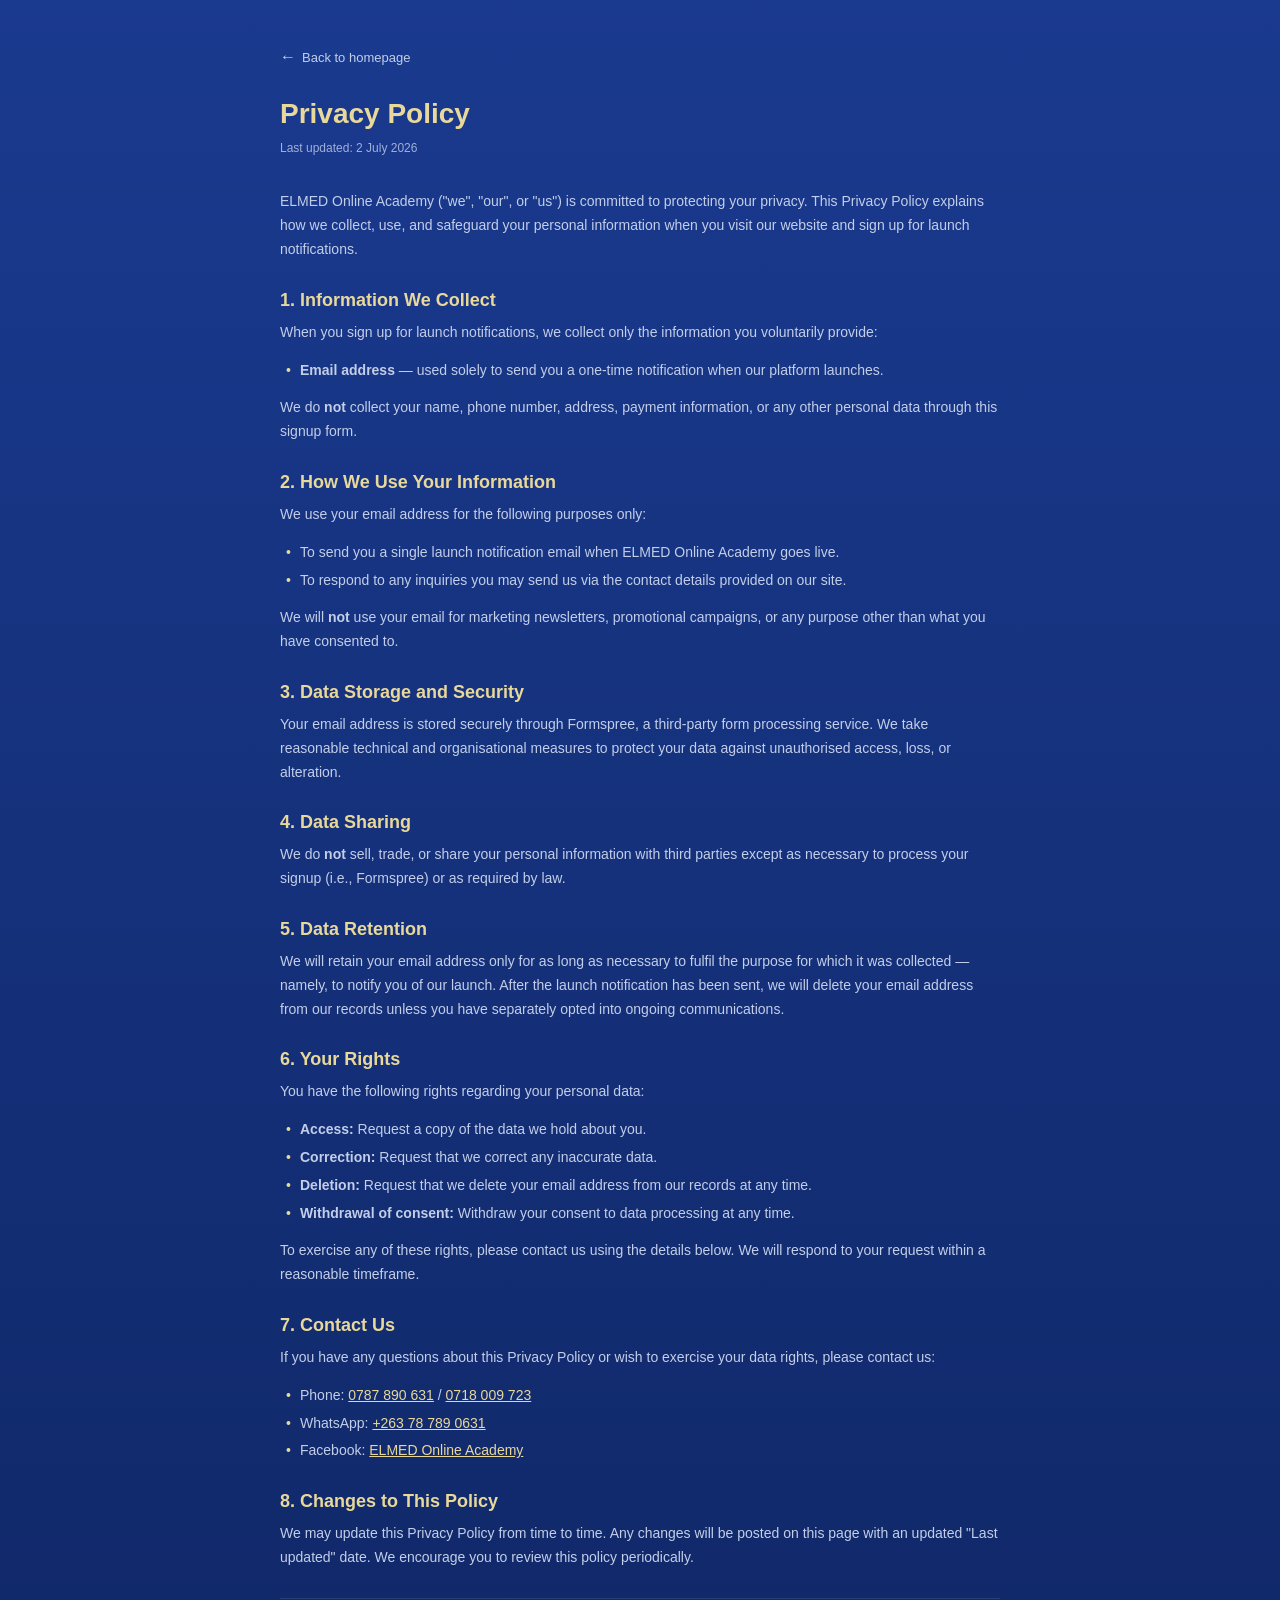
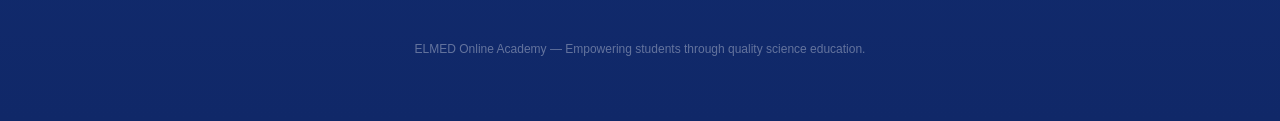
==== privacy-policy.html @ bacb5874 "Add files via upload" ====
<!DOCTYPE html>
<html lang="en">
<head>
  <meta charset="UTF-8">
  <meta name="viewport" content="width=device-width, initial-scale=1.0">
  <meta name="description" content="ELMED Online Academy — Privacy Policy">
  <title>Privacy Policy — ELMED Online Academy</title>
  <link rel="icon" type="image/svg+xml" href="data:image/svg+xml,%3Csvg xmlns='http://www.w3.org/2000/svg' viewBox='0 0 32 32'%3E%3Crect width='32' height='32' rx='6' fill='%231A3A8F'/%3E%3Ctext x='16' y='22' font-size='18' font-weight='bold' fill='%23C9A93E' text-anchor='middle' font-family='sans-serif'%3EE%3C/text%3E%3C/svg%3E">
  <style>
    *, *::before, *::after {
      margin: 0;
      padding: 0;
      box-sizing: border-box;
    }

    html {
      -webkit-font-smoothing: antialiased;
      -moz-osx-font-smoothing: grayscale;
    }

    body {
      min-height: 100vh;
      background: linear-gradient(180deg, #1A3A8F 0%, #102868 100%);
      font-family: -apple-system, BlinkMacSystemFont, "Segoe UI", Inter, Roboto, sans-serif;
      color: #FFFFFF;
      padding: 48px 24px;
      display: flex;
      justify-content: center;
    }

    .policy-container {
      width: 100%;
      max-width: 720px;
    }

    .back-link {
      display: inline-flex;
      align-items: center;
      gap: 6px;
      color: #C3CEE8;
      text-decoration: none;
      font-size: 13px;
      font-weight: 400;
      margin-bottom: 32px;
      transition: color 200ms ease;
    }

    .back-link:hover {
      color: #E8D89A;
    }

    .back-link::before {
      content: "\2190";
      font-size: 16px;
    }

    h1 {
      font-size: 28px;
      font-weight: 600;
      color: #E8D89A;
      margin-bottom: 8px;
    }

    .last-updated {
      font-size: 12px;
      color: #9FB0D8;
      margin-bottom: 32px;
    }

    h2 {
      font-size: 18px;
      font-weight: 600;
      color: #E8D89A;
      margin-top: 28px;
      margin-bottom: 10px;
    }

    p {
      font-size: 14px;
      line-height: 1.7;
      color: #C3CEE8;
      margin-bottom: 14px;
    }

    ul {
      list-style: none;
      padding: 0;
      margin-bottom: 14px;
    }

    ul li {
      font-size: 14px;
      line-height: 1.7;
      color: #C3CEE8;
      padding-left: 20px;
      position: relative;
      margin-bottom: 4px;
    }

    ul li::before {
      content: "\2022";
      position: absolute;
      left: 6px;
      color: #E8D89A;
    }

    hr {
      border: none;
      height: 1px;
      background: rgba(255, 255, 255, 0.1);
      margin: 28px 0;
    }

    .footer-note {
      font-size: 12px;
      color: rgba(255, 255, 255, 0.35);
      text-align: center;
      margin-top: 40px;
    }

    @media (max-width: 400px) {
      body {
        padding: 32px 20px;
      }

      h1 {
        font-size: 24px;
      }
    }
  </style>
</head>
<body>
  <div class="policy-container">
    <a href="index.html" class="back-link">Back to homepage</a>

    <h1>Privacy Policy</h1>
    <p class="last-updated">Last updated: 2 July 2026</p>

    <p>
      ELMED Online Academy ("we", "our", or "us") is committed to protecting your privacy.
      This Privacy Policy explains how we collect, use, and safeguard your personal information
      when you visit our website and sign up for launch notifications.
    </p>

    <h2>1. Information We Collect</h2>
    <p>
      When you sign up for launch notifications, we collect only the information you voluntarily provide:
    </p>
    <ul>
      <li><strong>Email address</strong> — used solely to send you a one-time notification when our platform launches.</li>
    </ul>
    <p>
      We do <strong>not</strong> collect your name, phone number, address, payment information, or any other personal data through this signup form.
    </p>

    <h2>2. How We Use Your Information</h2>
    <p>We use your email address for the following purposes only:</p>
    <ul>
      <li>To send you a single launch notification email when ELMED Online Academy goes live.</li>
      <li>To respond to any inquiries you may send us via the contact details provided on our site.</li>
    </ul>
    <p>We will <strong>not</strong> use your email for marketing newsletters, promotional campaigns, or any purpose other than what you have consented to.</p>

    <h2>3. Data Storage and Security</h2>
    <p>
      Your email address is stored securely through Formspree, a third-party form processing service.
      We take reasonable technical and organisational measures to protect your data against
      unauthorised access, loss, or alteration.
    </p>

    <h2>4. Data Sharing</h2>
    <p>
      We do <strong>not</strong> sell, trade, or share your personal information with third parties
      except as necessary to process your signup (i.e., Formspree) or as required by law.
    </p>

    <h2>5. Data Retention</h2>
    <p>
      We will retain your email address only for as long as necessary to fulfil the purpose
      for which it was collected — namely, to notify you of our launch. After the launch
      notification has been sent, we will delete your email address from our records unless
      you have separately opted into ongoing communications.
    </p>

    <h2>6. Your Rights</h2>
    <p>You have the following rights regarding your personal data:</p>
    <ul>
      <li><strong>Access:</strong> Request a copy of the data we hold about you.</li>
      <li><strong>Correction:</strong> Request that we correct any inaccurate data.</li>
      <li><strong>Deletion:</strong> Request that we delete your email address from our records at any time.</li>
      <li><strong>Withdrawal of consent:</strong> Withdraw your consent to data processing at any time.</li>
    </ul>
    <p>
      To exercise any of these rights, please contact us using the details below.
      We will respond to your request within a reasonable timeframe.
    </p>

    <h2>7. Contact Us</h2>
    <p>
      If you have any questions about this Privacy Policy or wish to exercise your data rights,
      please contact us:
    </p>
    <ul>
      <li>Phone: <a href="tel:+263787890631" style="color:#E8D89A;">0787 890 631</a> / <a href="tel:+263718009723" style="color:#E8D89A;">0718 009 723</a></li>
      <li>WhatsApp: <a href="https://wa.me/263787890631" target="_blank" rel="noopener noreferrer" style="color:#E8D89A;">+263 78 789 0631</a></li>
      <li>Facebook: <a href="https://www.facebook.com/profile.php?id=61559296122256" target="_blank" rel="noopener noreferrer" style="color:#E8D89A;">ELMED Online Academy</a></li>
    </ul>

    <h2>8. Changes to This Policy</h2>
    <p>
      We may update this Privacy Policy from time to time. Any changes will be posted on this page
      with an updated "Last updated" date. We encourage you to review this policy periodically.
    </p>

    <hr>

    <p class="footer-note">ELMED Online Academy — Empowering students through quality science education.</p>
  </div>
</body>
</html>
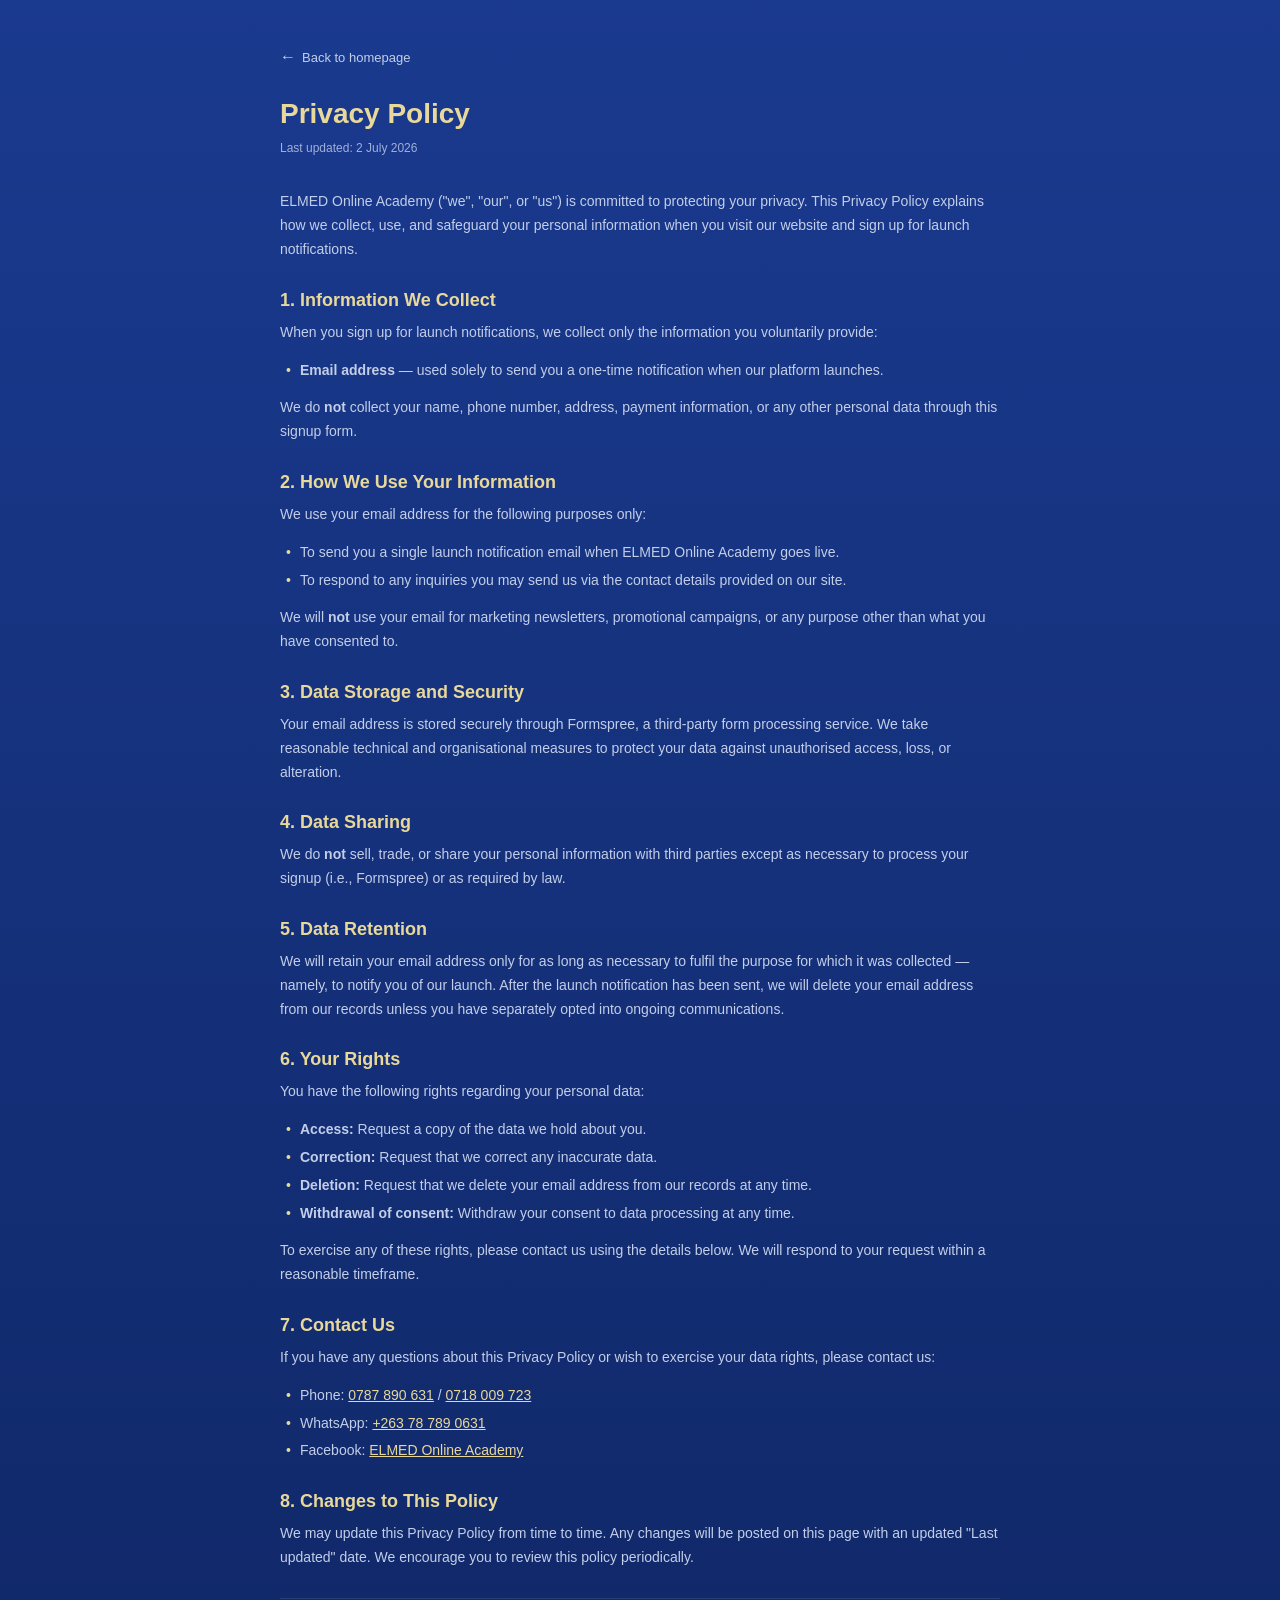
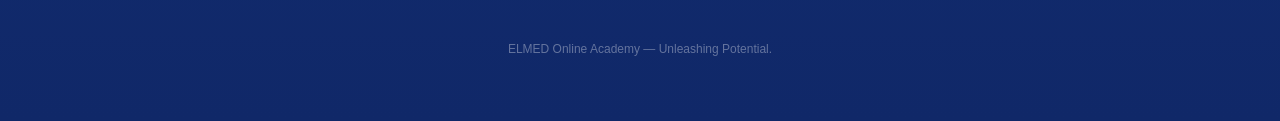
==== commit a58fed4f: "Update privacy-policy.html" ====
--- a/privacy-policy.html
+++ b/privacy-policy.html
@@ -214,7 +214,7 @@
 
     <hr>
 
-    <p class="footer-note">ELMED Online Academy — Empowering students through quality science education.</p>
+    <p class="footer-note">ELMED Online Academy — Unleashing Potential.</p>
   </div>
 </body>
-</html>+</html>
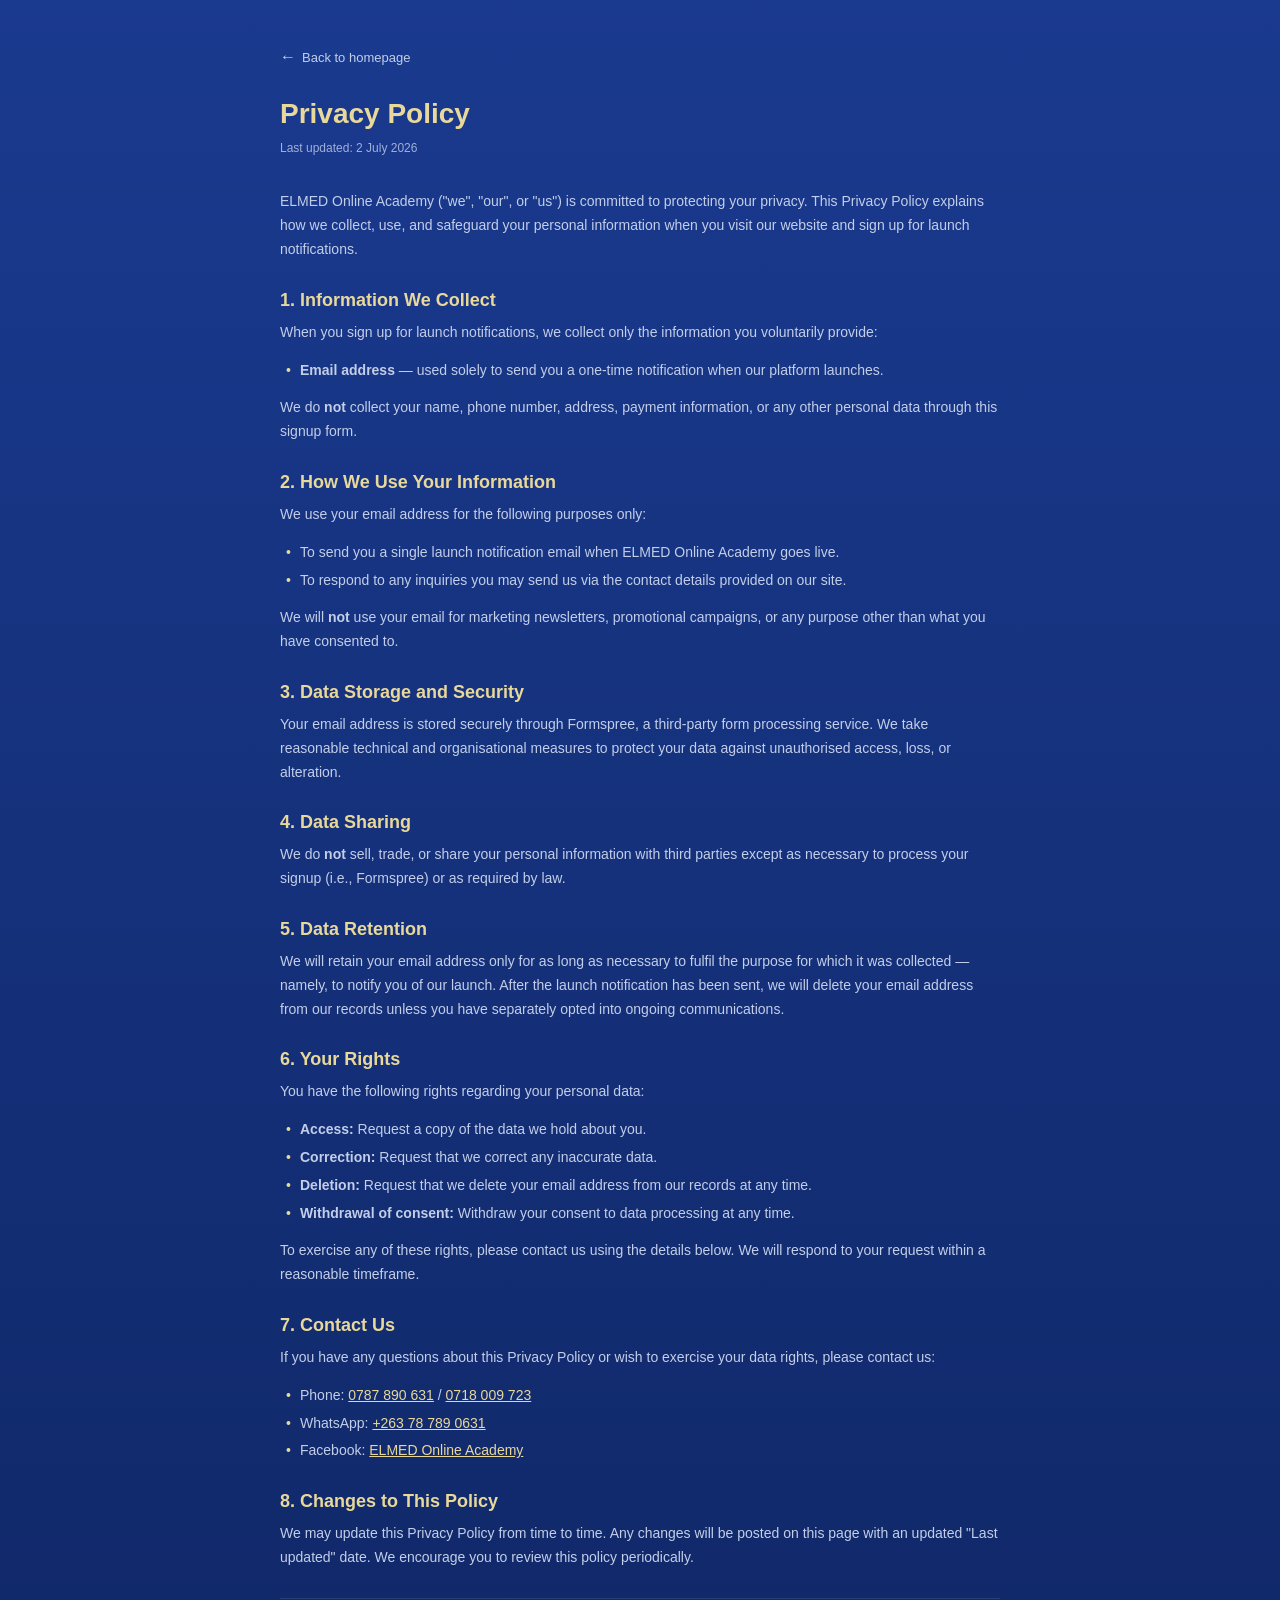
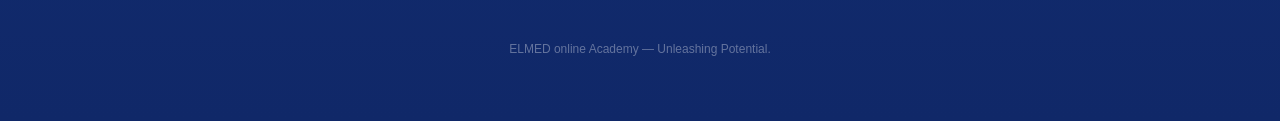
==== commit d9442a9a: "Add files via upload" ====
--- a/privacy-policy.html
+++ b/privacy-policy.html
@@ -214,7 +214,7 @@
 
     <hr>
 
-    <p class="footer-note">ELMED Online Academy — Unleashing Potential.</p>
+    <p class="footer-note">ELMED online Academy — Unleashing Potential.</p>
   </div>
 </body>
-</html>
+</html>
